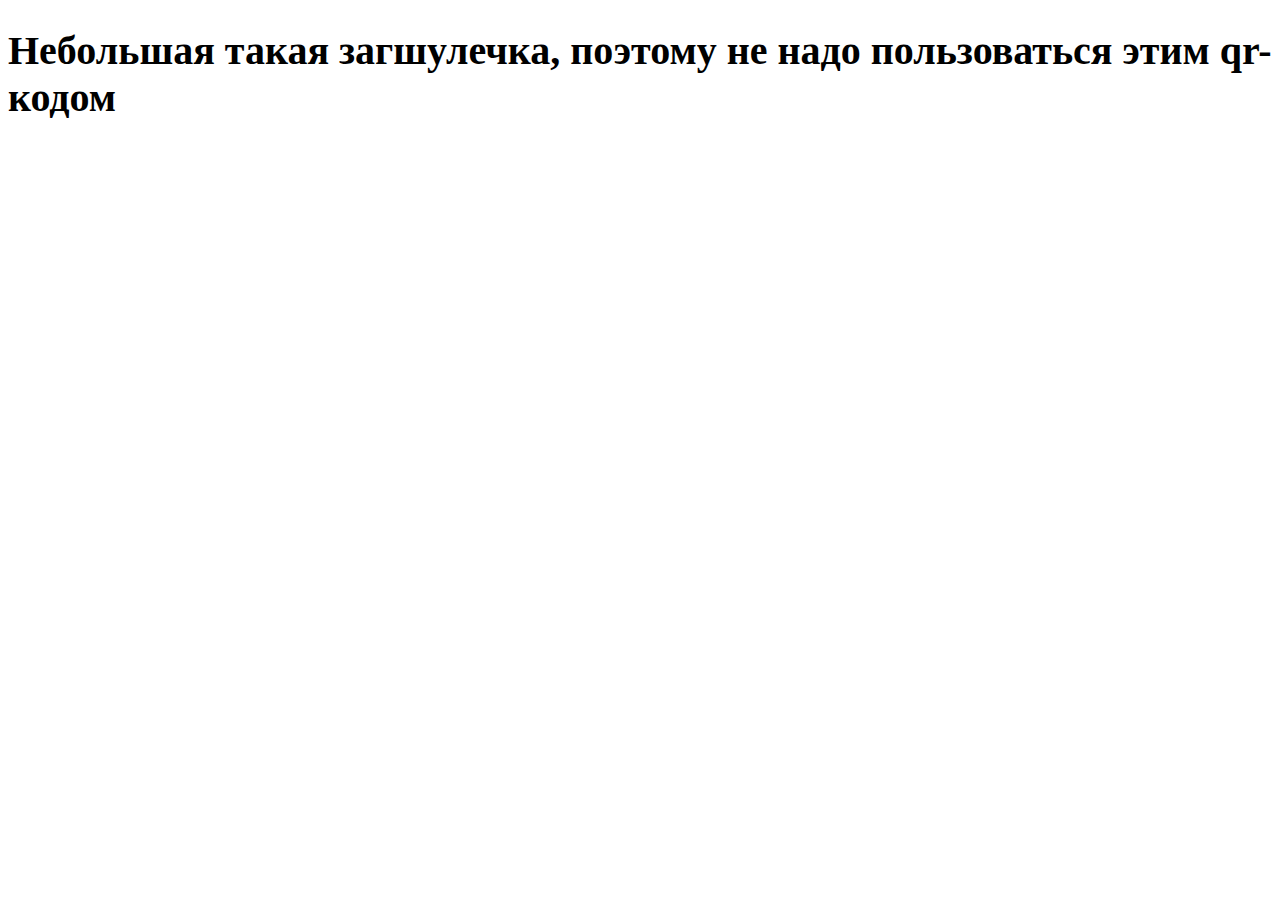
==== index.html @ d1b8a529 "Add files via upload" ====
<!DOCTYPE html>
<html lang="en">
<head>
    <meta charset="UTF-8">
    <meta http-equiv="X-UA-Compatible" content="IE=edge">
    <meta name="viewport" content="width=device-width, initial-scale=1.0">
    <title>Максм-красавчик</title>
    <style>
        h1 {
            font-size: 40px;
        }
    </style>
</head>
<body>
    <h1>Небольшая такая загшулечка, поэтому не надо пользоваться этим qr-кодом</h1>
</body>
</html>
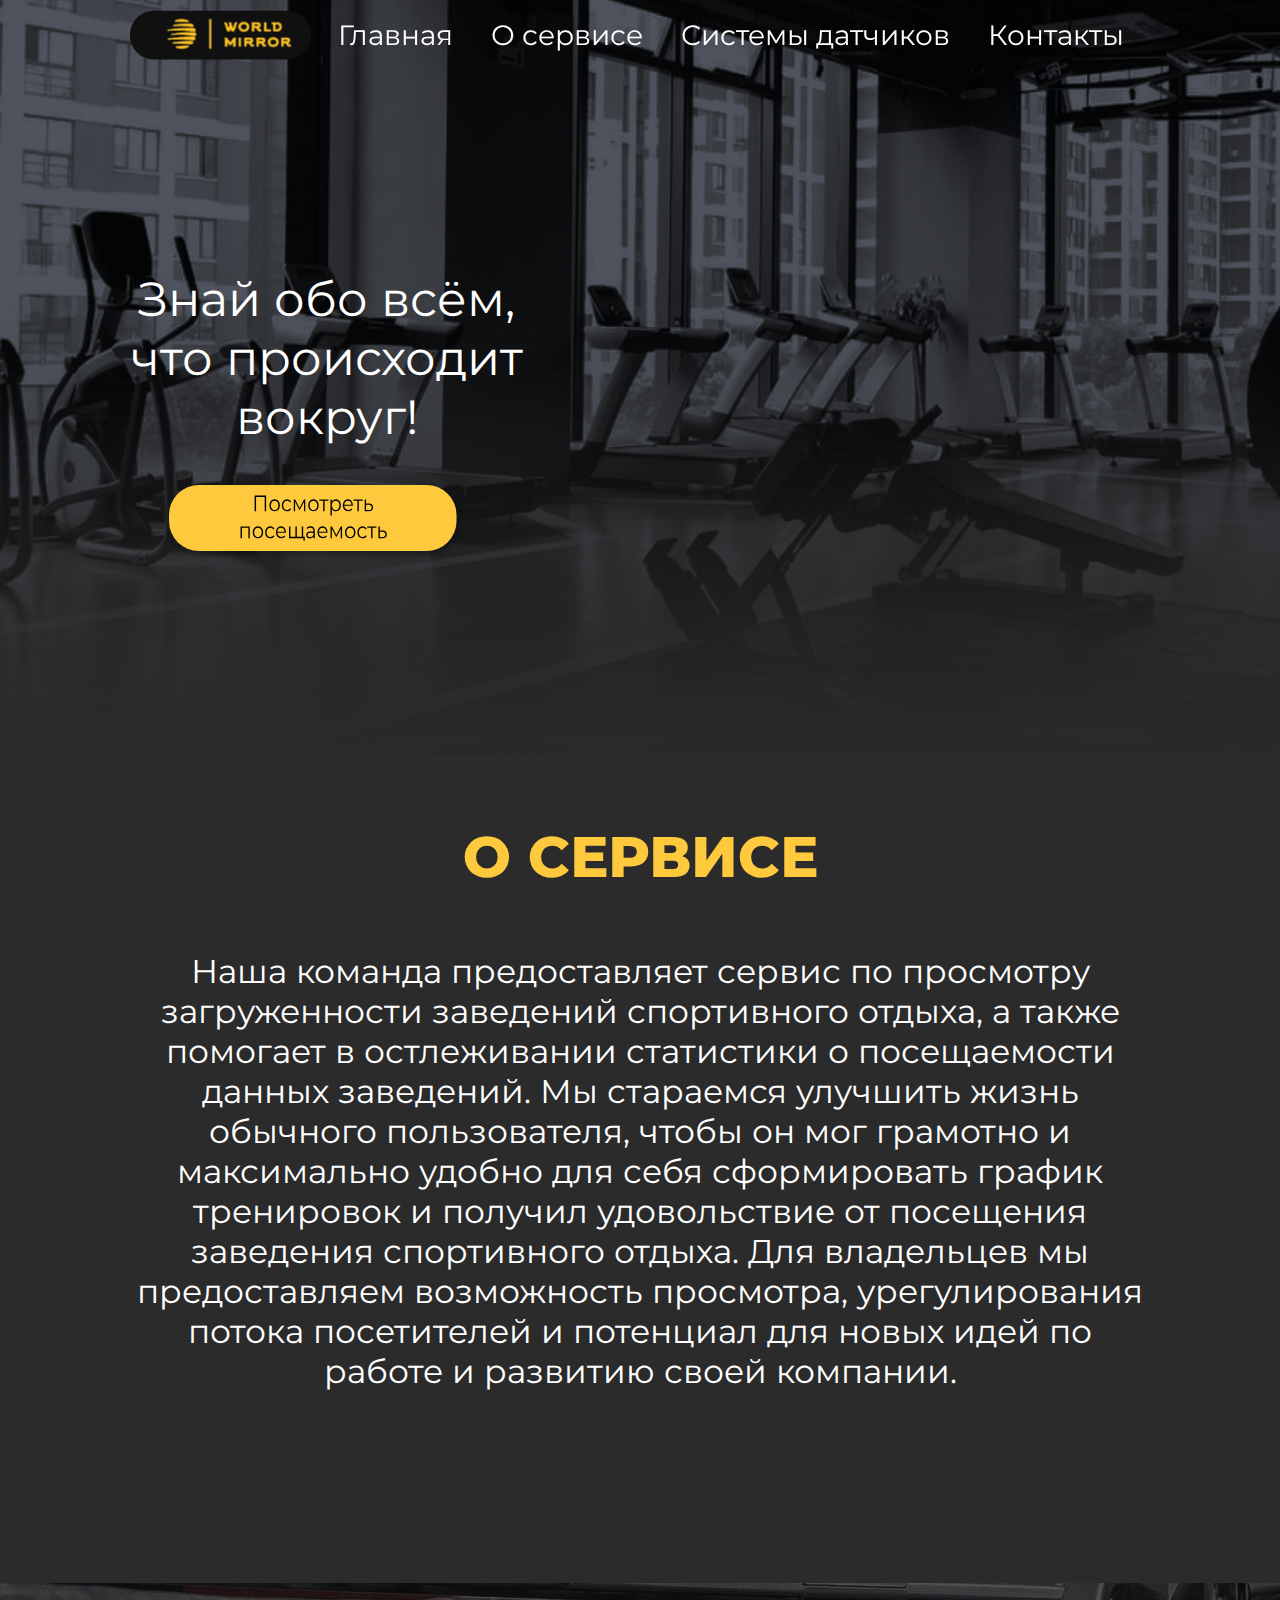
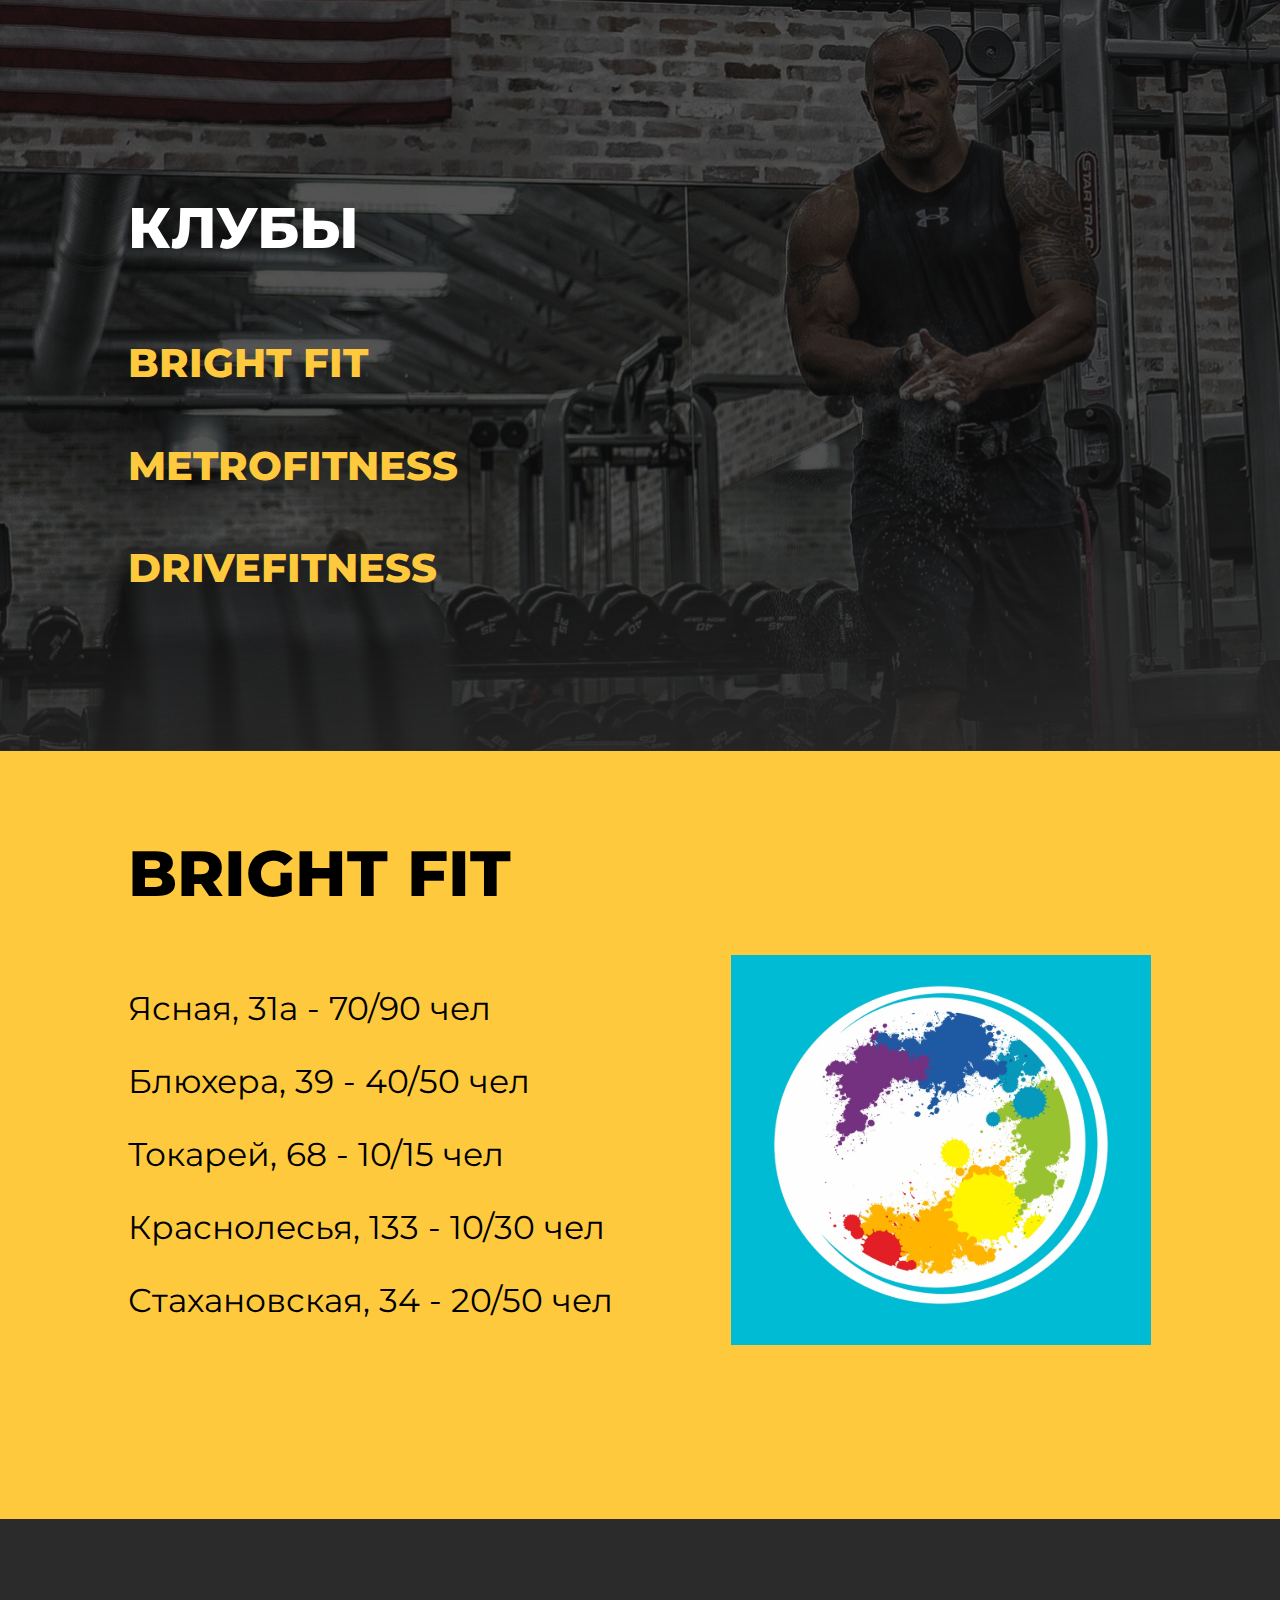
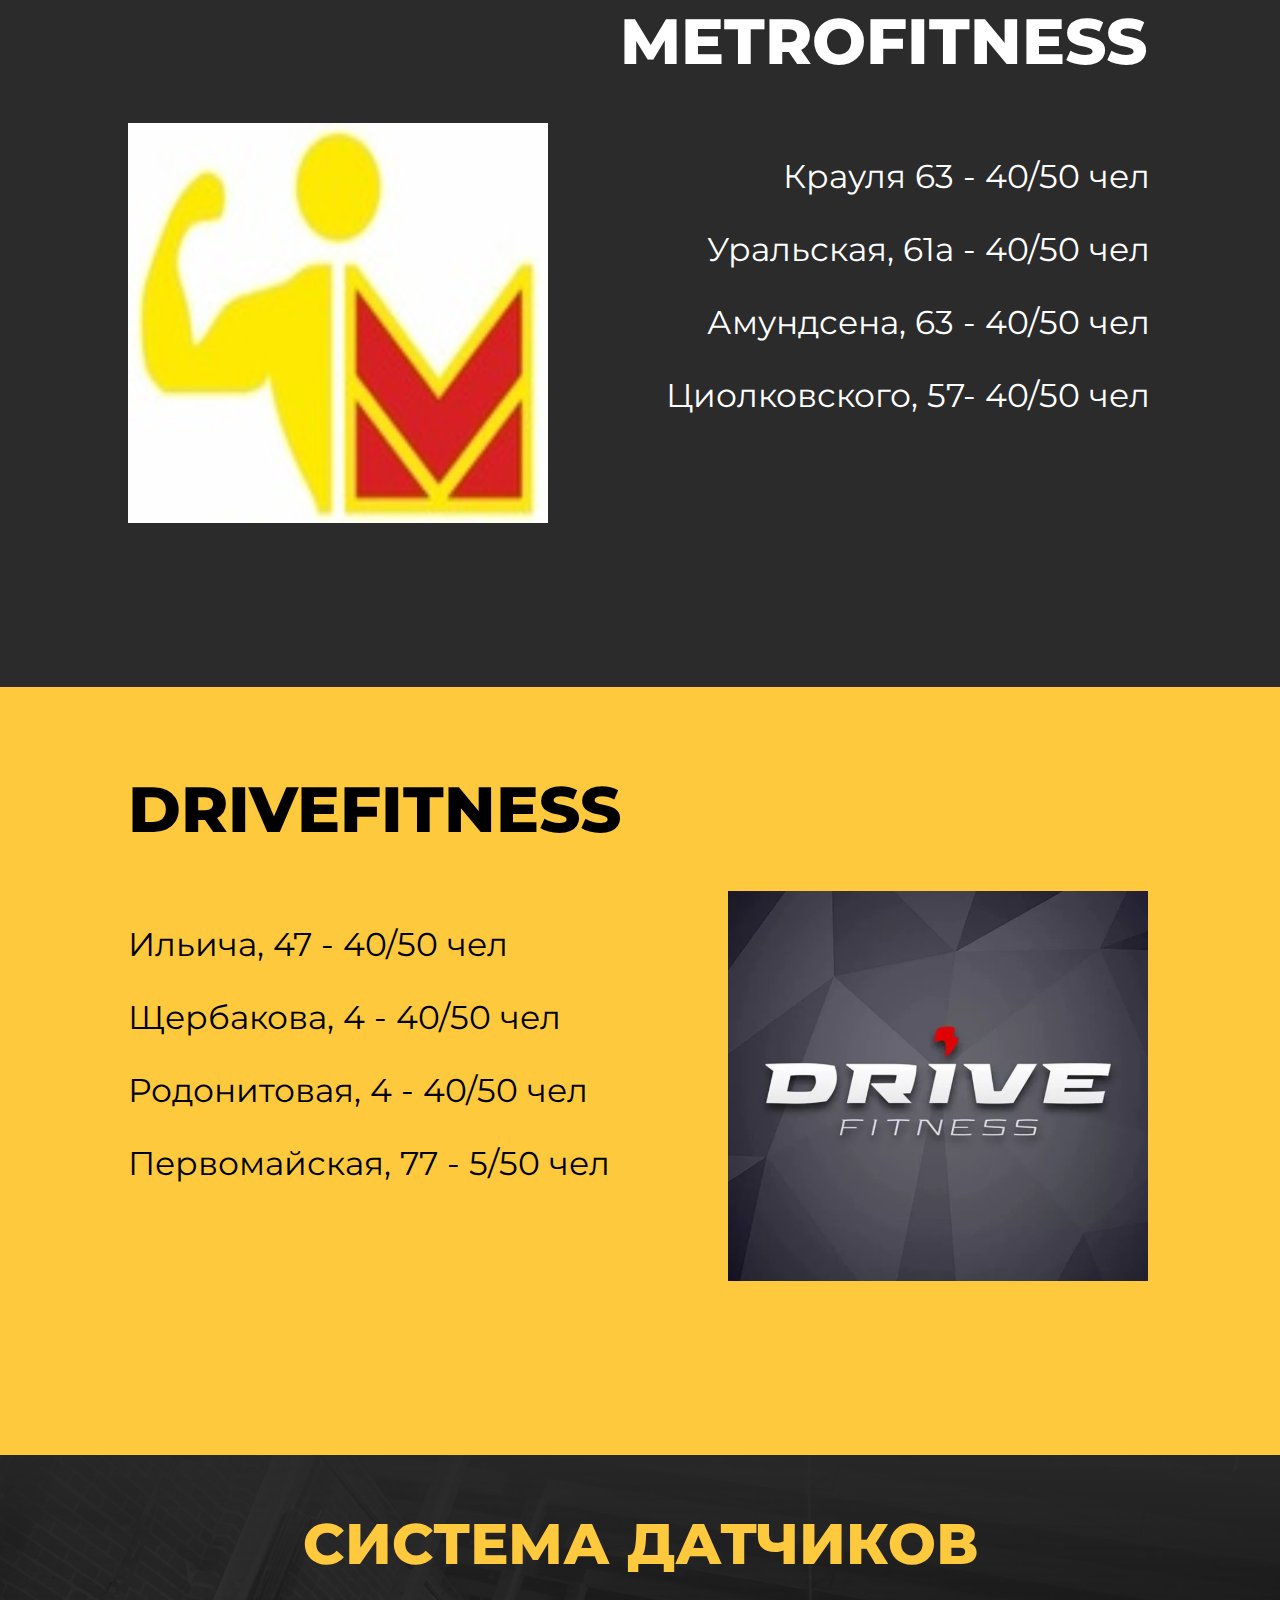
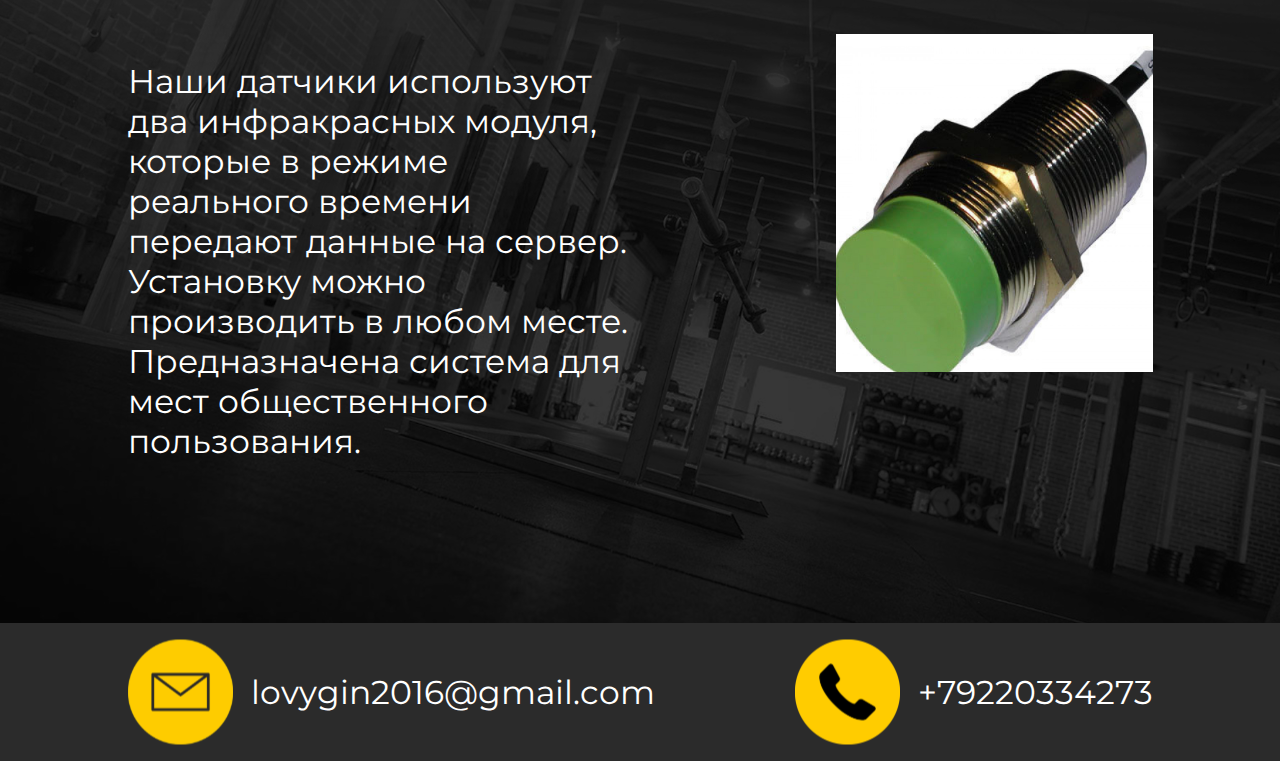
==== commit 54be8ea2: "Add files via upload" ====
--- a/index.html
+++ b/index.html
@@ -4,14 +4,181 @@
     <meta charset="UTF-8">
     <meta http-equiv="X-UA-Compatible" content="IE=edge">
     <meta name="viewport" content="width=device-width, initial-scale=1.0">
-    <title>Максм-красавчик</title>
-    <style>
-        h1 {
-            font-size: 40px;
-        }
-    </style>
+    <link rel="preconnect" href="https://fonts.googleapis.com">
+    <link rel="preconnect" href="https://fonts.gstatic.com" crossorigin>
+    <link href="https://fonts.googleapis.com/css2?family=Montserrat:wght@400;800&display=swap" rel="stylesheet">
+    <link rel="stylesheet" href="css/style.css">
+    <title>World Mirror</title>
 </head>
-<body>
-    <h1>Небольшая такая загшулечка, поэтому не надо пользоваться этим qr-кодом</h1>
+    <header class="header" id="main">
+        <div class="container">
+            <div class="header__title">
+                    <img src="img/logo.svg" alt="Logo" class="logo">
+                    <nav>
+                        <ul class="nav">
+                            <li class="item">
+                                <a href="#main" class="nav-link">Главная</a>
+                            </li>
+                            <li class="item">
+                                <a href="#servis" class="nav-link">О сервисе</a>
+                            </li>
+                            <li class="item">
+                                <a href="#system" class="nav-link">Системы датчиков</a>
+                            </li>
+                            <li class="item">
+                                <a href="#contacts" class="nav-link">Контакты</a>
+                            </li>
+                        </ul>
+
+                    </nav>   
+            </div>
+            <h3 class="first-title" >Знай обо всём, что происходит вокруг!</h3>
+            <a href="#clubs"><img src="img/checking.svg" alt="Checking" class="checking"></a>
+        </div>   
+    </header>
+
+
+    <section class="about" id="servis">
+        <div class="container">
+            <h2 class="h2-zag">О СЕРВИСЕ</h2>
+            <p class="about-p">Наша команда предоставляет сервис по просмотру загруженности заведений
+                спортивного отдыха, а также помогает в остлеживании статистики о посещаемости данных
+                заведений. Мы стараемся улучшить жизнь обычного пользователя, чтобы он мог грамотно
+                и максимально удобно для себя сформировать график тренировок и получил удовольствие
+                от посещения заведения спортивного отдыха. Для владельцев мы предоставляем возможность
+                просмотра, урегулирования потока посетителей и потенциал для новых идей по работе и развитию
+                своей компании.
+            </p>
+        </div>
+    </section>
+
+    <section class="clubs" id="clubs">
+        <div class="container">
+            <h2 class="club_">КЛУБЫ</h2>
+            <nav>
+                <ul class="clubnav">
+                    <li class="club-item">
+                        <h4><a href="#bright" class="club-link">BRIGHT FIT</a></h4>
+                    </li>
+                    <li class="club-item">
+                        <h4><a href="#drive" class="club-link">METROFITNESS</a></h4>
+                    </li>
+                    <li class="club-item">
+                        <h4><a href="#metro" class="club-link">DRIVEFITNESS</a></h4>
+                    </li>
+                </ul>
+            </nav>
+        </div>
+    </section>
+
+    <section class="club-name-yellow">
+        <div class="container">
+            <h1 class="yellow-zag" id="bright">BRIGHT FIT</h1>
+                <div class="adress-yellow">
+                    <nav>
+                        <ul class="yellow-nav">
+                            <li class="bright-item">
+                                <p><a href="" class="yellow-link">Ясная, 31а - 70/90 чел</a></p>
+                            </li>
+                            <li class="bright-item">
+                                <p><a href="#!" class="yellow-link">Блюхера, 39 - 40/50 чел</a></p>
+                            </li>
+                            <li class="bright-item">
+                                <p><a href="#!" class="yellow-link">Токарей, 68 - 10/15 чел</a></p>
+                            </li>
+                            <li class="bright-item">
+                                <p><a href="#!" class="yellow-link">Краснолесья, 133 - 10/30 чел</a></p>
+                            </li>
+                            <li class="bright-item">
+                                <p><a href="#!" class="yellow-link">Стахановская, 34 - 20/50 чел</a></p>
+                            </li>
+                        </ul>
+                    </nav>
+                    <img src="./img/bright-icon.svg" alt="Bright logo" class="yellow-zn">
+                </div>
+            </div>
+        </div>
+    </section>
+    <section class="club-name-black">
+        <div class="container">
+            <h1 class="black-zag" id="metro">METROFITNESS</h1>
+                <div class="adress-black">
+                    <img src="./img/metro.svg" alt="Bright logo" class="black-zn">
+                    <nav>
+                        <ul class="black-nav">
+                            <li class="metro-item">
+                                <p><a href="#!" class="black-link">Крауля 63 - 40/50 чел</a></p>
+                            </li>
+                            <li class="metro-item">
+                                <p><a href="#!" class="black-link">Уральская, 61а - 40/50 чел</a></p>
+                            </li>
+                            <li class="metro-item">
+                                <p><a href="#!" class="black-link">Амундсена, 63 - 40/50 чел</a></p>
+                            </li>
+                            <li class="metro-item">
+                                <p><a href="#!" class="black-link">Циолковского, 57- 40/50 чел</a></p>
+                            </li>
+                        </ul>
+                    </nav>
+                </div>
+            </div>
+        </div>
+    </section>
+    <section class="club-name-yellow">
+        <div class="container">
+            <h1 class="yellow-zag" id="drive">DRIVEFITNESS</h1>
+                <div class="adress-yellow">
+                    <nav>
+                        <ul class="yellow-nav">
+                            <li class="drive-item">
+                                <p><a href="#!" class="yellow-link">Ильича, 47 - 40/50 чел</a></p>
+                            </li>
+                            <li class="drive-item">
+                                <p><a href="#!" class="yellow-link">Щербакова, 4 - 40/50 чел</a></p>
+                            </li>
+                            <li class="drive-item">
+                                <p><a href="#!" class="yellow-link">Родонитовая, 4 - 40/50 чел</a></p>
+                            </li>
+                            <li class="drive-item">
+                                <p><a href="#!" class="yellow-link">Первомайская, 77 - 5/50 чел</a></p>
+                            </li>
+                        </ul>
+                    </nav>
+                    <img src="./img/drive.svg" alt="Drive logo" class="yellow-zn">
+                </div>
+            </div>
+        </div>
+    </section>
+
+    <section class="system"  id="system">
+        <div class="container">
+            <h2 class="h2-zag">СИСТЕМА ДАТЧИКОВ</h2>
+            <div class="system-info">
+                <p class="system-info-text">
+                    Наши датчики используют два инфракрасных модуля, которые в режиме реального времени передают
+                    данные на сервер. Установку можно производить в любом месте. Предназначена система для мест
+                    общественного пользования.
+                </p>
+                <img src="./img/system.svg" alt="Our system photo" class="system-img">
+            </div>
+        </div>
+    </section>
+
+    <footer class="footer" id="contacts">
+        <div class="container">
+            <nav>
+                <ul class="foot-nav">
+                    <li class="icon-text">
+                        <img src="./img/mail.svg" alt="mail icon" class="foot-img">
+                        <p class="foot-text">lovygin2016@gmail.com</p>
+                    </li>
+                    <li class="icon-text">
+                        <img src="./img/phone.svg" alt="phone icon" class="foot-img">
+                        <p class="foot-text">+79220334273</p>
+                    </li>
+                </ul>
+            </nav>
+        </div>
+    </footer>
 </body>
 </html>--- a/css/style.css
+++ b/css/style.css
@@ -0,0 +1,321 @@
+html {
+    box-sizing: border-box;
+    scroll-behavior: smooth;
+}
+*, *::before, *::after {
+    box-sizing: inherit;
+}
+
+body {
+    margin: 0;
+    font-family: 'Montserrat', sans-serif;
+    font-weight: 400;
+    background-color: var(--background-color);
+}
+
+.container {
+    max-width: 1025px;
+    margin: 0 auto;
+    scroll-snap-type: y mandatory;
+}
+
+section {
+    width: 100%;
+    height: 100%;
+    scroll-snap-align: center;
+}
+
+:root {
+    --accent-color: #FFC93D;
+    --dark-color: #000;
+    --white-color: #FFF;
+    --background-color: #2B2B2B;
+}
+
+/* стили текста */
+
+p {
+    font-family: 'Montserrat', sans-serif;
+    font-size: 33px; 
+    font-weight: 400;
+}
+
+
+h4 {
+    font-family: 'Montserrat', sans-serif;
+    font-size: 40px;
+    font-weight: 800;    
+}
+
+h3 {
+    font-family: 'Montserrat', sans-serif;
+    font-size: 48px;    
+    font-weight: 400; 
+}
+
+h2 {
+    font-family: 'Montserrat', sans-serif;
+    font-size: 57px;
+    font-weight: 800;    
+}
+
+h1 {
+    font-family: 'Montserrat', sans-serif;
+    font-size: 64px;
+    font-weight: 800;    
+}
+
+
+.header {
+    min-height: 768px;
+    background-image: url(../img/first-screen-bg.png);
+    background-size: cover;
+}
+.header__title {
+    display: flex;
+    align-items: center;
+    margin-bottom: 190px;
+    justify-content: space-between;
+    position: fixed;
+
+}
+
+.logo {
+    width: 185px;
+    height: 50px;
+    margin-top: -10px;
+}
+.first-title {
+    font-family: 'Montserrat';
+    font-style: normal;
+    font-weight: 400;
+    font-size: 48px;
+    line-height: 59px;
+    margin: 0;
+    text-align: center;
+    max-width: 398px;
+    color: var(--white-color);
+    padding-top: 270px;
+}
+
+.checking {
+    margin-left: 37px;
+    margin-top: 38px;
+}
+
+.nav-link {
+	text-decoration: none; /* убираем подчёркивание у ссылки */
+    color: var(--white-color);
+}
+
+.nav {
+    list-style: none;
+    padding-left: 0;
+    display: flex;
+    align-items: center;
+    font-size: 28px;
+}
+
+/* .container-navbar {
+    max-height: 70px;
+    color: #1c1c1c;
+    opacity: 50%;
+} */
+
+.item {
+    padding-left: 25px;
+    margin-right: 13px;
+    margin-top: -10px;
+}
+
+.h2-zag {
+    line-height: 69px;
+    align-items: center;
+    text-align: center;
+    color: var(--accent-color);
+    padding-top: 54px;
+    margin: 0;
+}
+
+.about-p {
+    line-height: 40px;
+    align-items: center;
+    text-align: center;
+    color: var(--white-color);
+    margin-top: 60px;
+}
+
+.about  {
+    min-height: 768px;
+}
+
+.clubs {
+    background-image: url(../img/clubs.png);
+    min-height: 768px;
+    background-repeat: no-repeat;
+    background-size: cover;
+}
+
+.club_ {
+    color: var(--white-color);
+    padding-top: 210px;
+    padding-bottom: 23px;
+
+}
+
+.club-link {
+	text-decoration: none; /* убираем подчёркивание у ссылки */
+    color: var(--accent-color);
+}
+
+.clubnav {
+    list-style-type: none;
+    padding-left: 0;
+    align-items: center;
+}
+
+.club-name-yellow {
+    background-color: var(--accent-color);
+    height: 768px;
+}
+
+.yellow-link {
+	text-decoration: none; /* убираем подчёркивание у ссылки */
+    color: var(--dark-color);
+}
+
+.yellow-nav {
+    list-style-type: none;
+    padding-left: 0;
+    align-items: center;  
+}
+
+.yellow-zag {
+    margin-top: 0;
+    padding-top: 83px;
+}
+
+.yellow-zn {
+    float: right;
+    padding-left: 118px;
+}
+
+.adress-yellow {
+    max-height: 400px;
+    display: flex;
+}
+
+.club-name-black {
+    background-color: var(--background-color);
+    min-height: 768px;
+}
+.black-link {
+    text-decoration: none; /* убираем подчёркивание у ссылки */
+    color: var(--white-color);
+}
+
+.black-nav {
+    list-style-type: none;
+    padding-left: 0;
+    align-items: center; 
+    text-align: right;
+}
+
+.black-zag {
+    padding-left: 48%;
+    margin-top: 0;
+    color: var(--white-color);
+    padding-top: 83px;
+}
+
+.black-zn {
+    float: left;
+    padding-right: 118px;
+}
+
+.adress-black {
+    max-height: 400px;
+    display: flex;
+}
+
+.system {
+    background-image: url(../img/system-bg.svg);
+    min-height: 768px;
+}
+
+.system-info-text {
+    max-width: 600px;
+    line-height: 40px;
+    align-items: left;
+    text-align: left;
+    color: var(--white-color);
+}
+
+.system-info {
+    max-height: 400px;
+    display: flex;
+    padding-top: 50px;
+}
+
+.system-img {
+    float: right;
+    padding-left: 200px;
+}
+
+.foot-nav {
+    list-style-type: none;
+    padding-left: 0;
+    display: flex;
+    justify-content: space-between;
+}
+
+.icon-text {
+    display: flex;
+}
+
+.foot-text {
+    color: var(--white-color);
+    padding-left: 18px;
+}
+
+
+@media screen and (max-width: 400px)  {
+    p {
+        font-size: 16px; 
+    }
+    h4 {
+        font-size: 33px;  
+    }
+    
+    h3 {
+        font-size: 30px;    
+    }
+    
+    h2 {
+        font-size: 32px; 
+    }
+    
+    h1 {
+        font-size: 40px;
+    }
+    .container {
+        max-width: 300px;
+    }
+    .nav {
+        display: none;
+    }
+    body {
+        text-align: center;
+    }
+    .yellow-zn {
+        display: none;
+    }
+
+    .black-zn {
+        display: none;
+    }
+    
+    .adress-yellow {
+        max-height: 300px;
+    }    
+}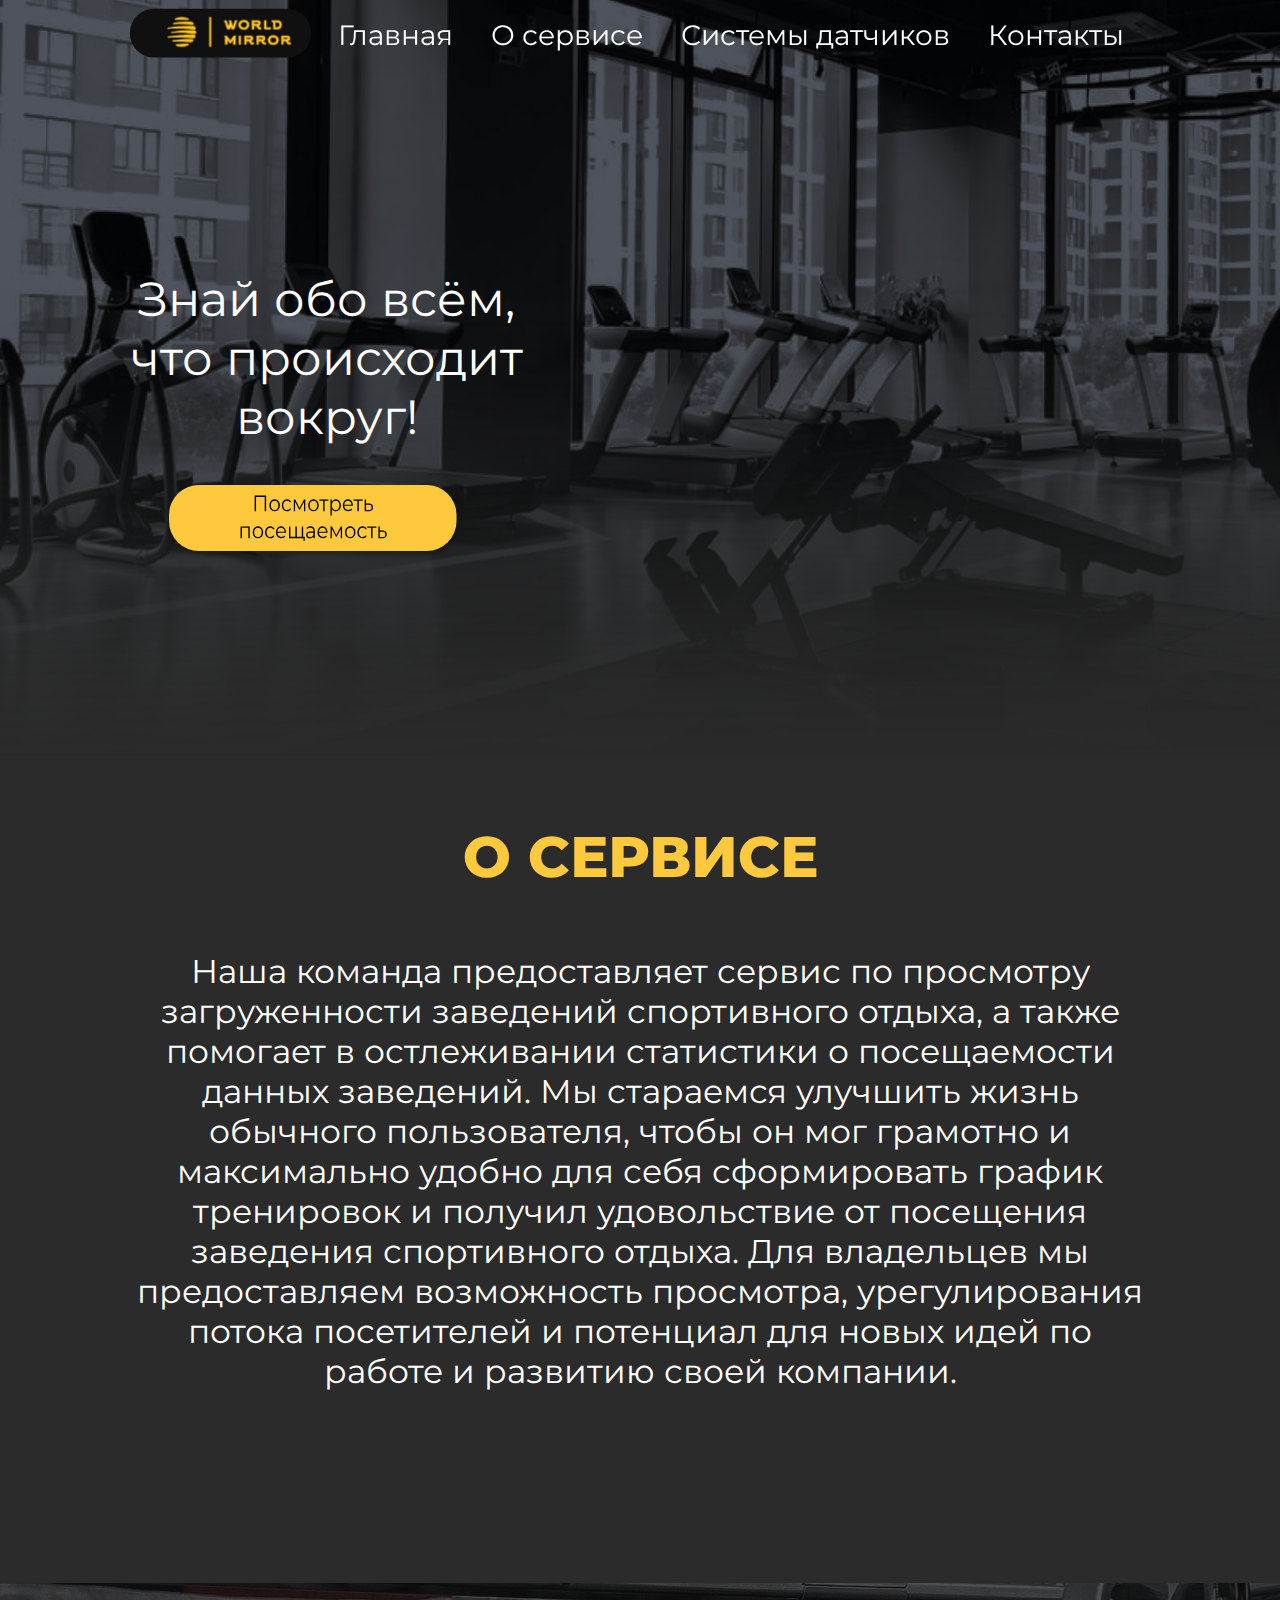
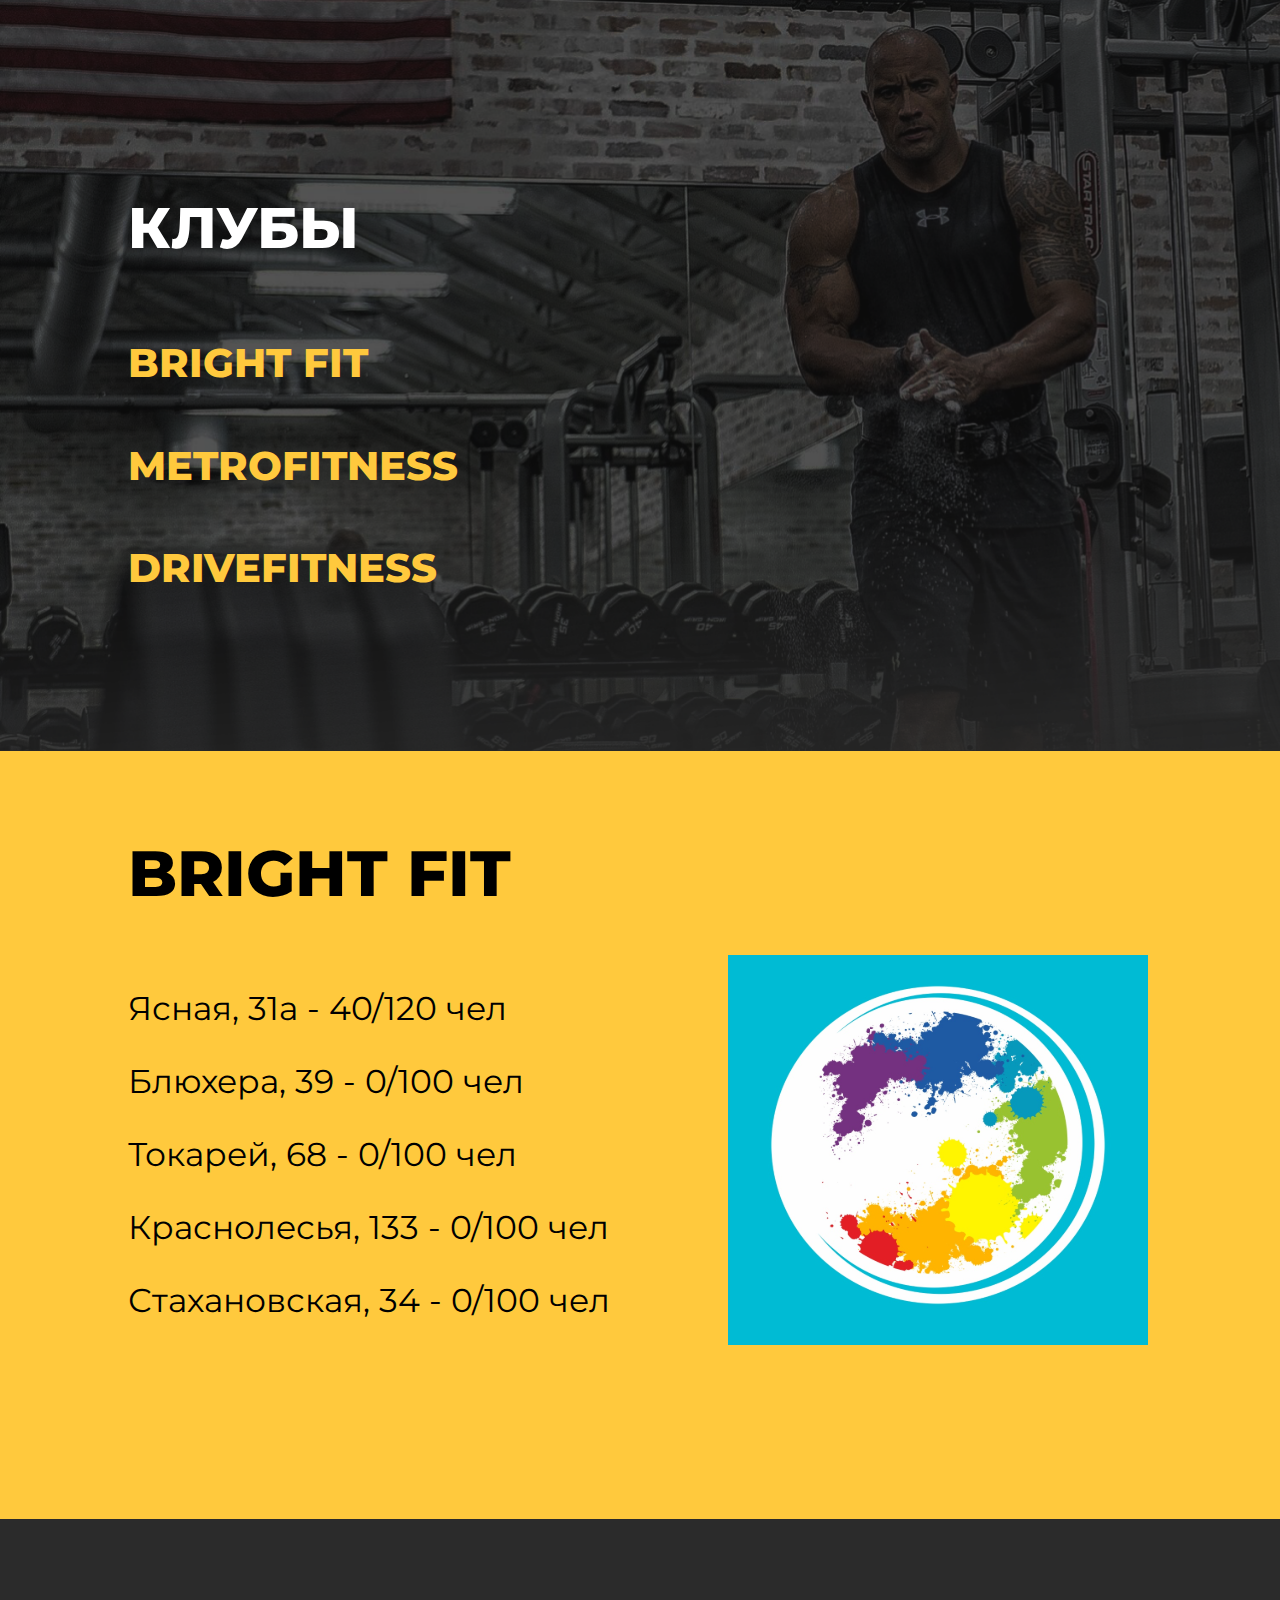
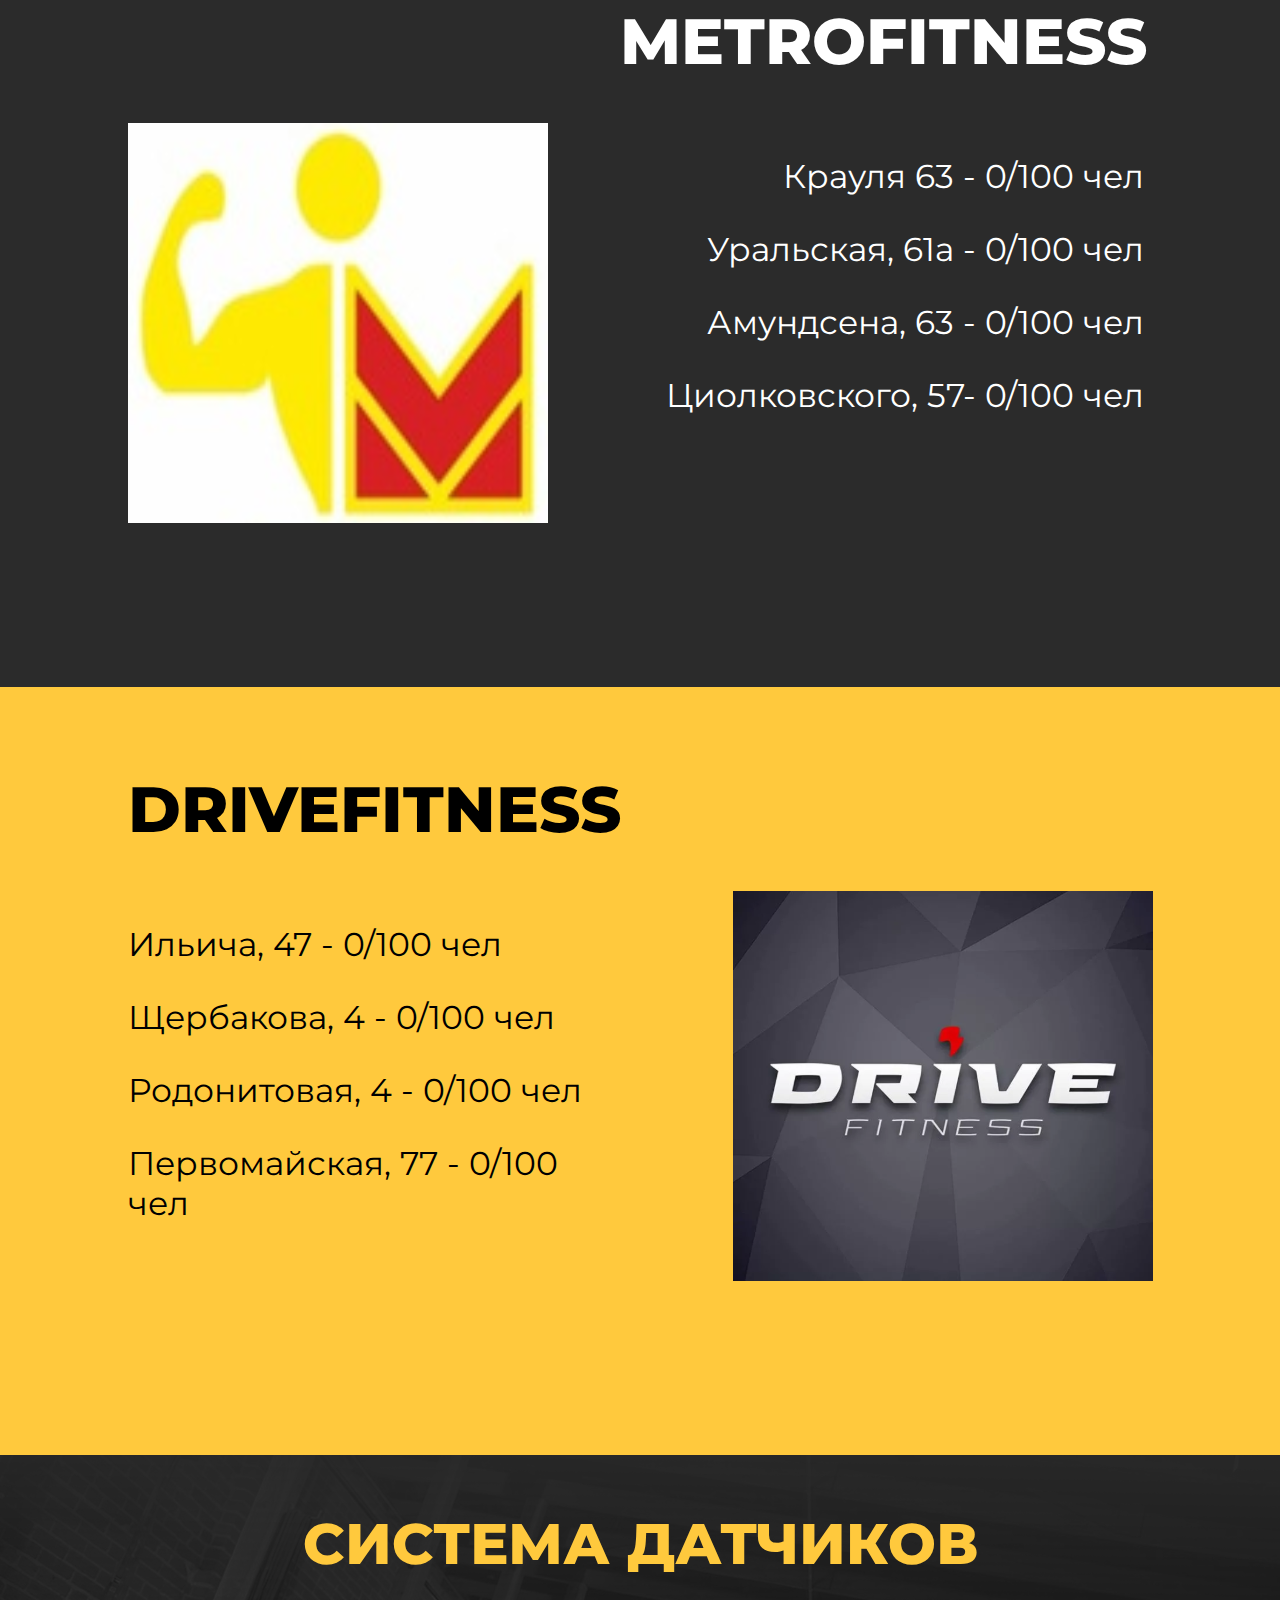
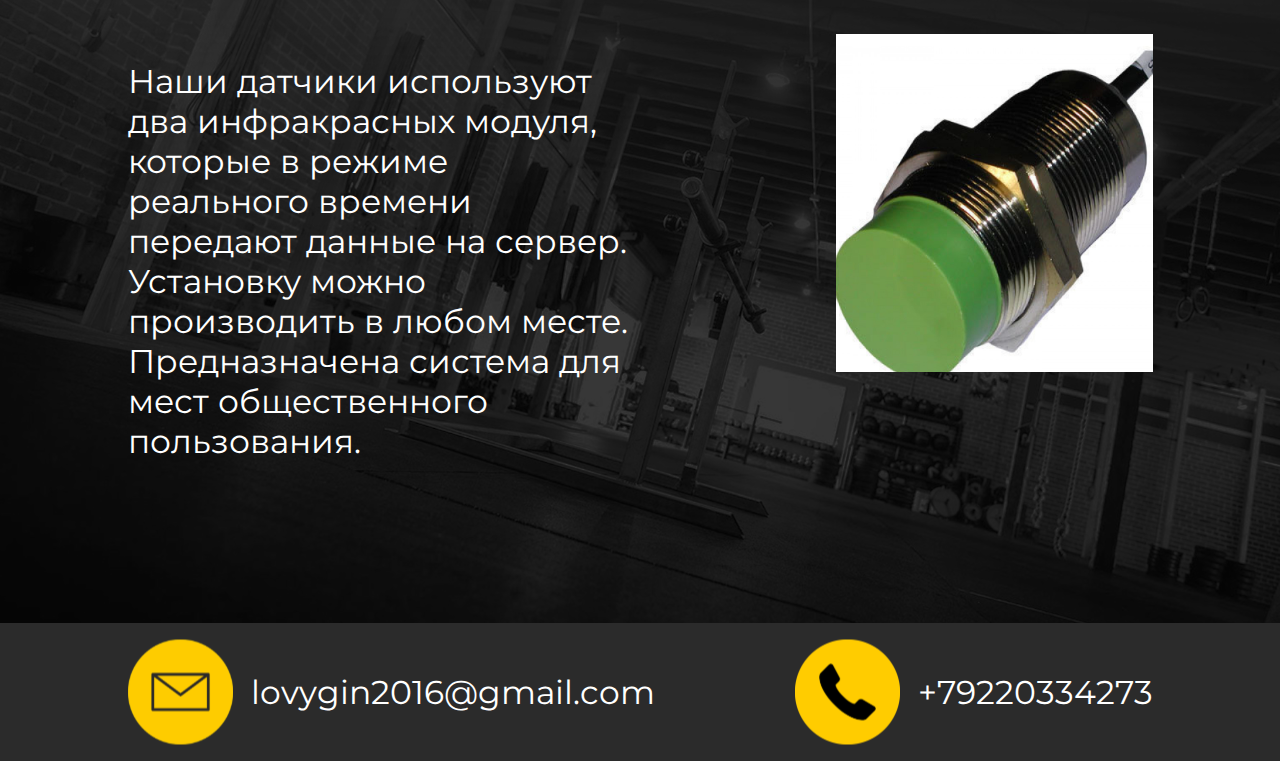
==== commit c3c38763: "Add files via upload" ====
--- a/index.html
+++ b/index.html
@@ -13,7 +13,7 @@
     <header class="header" id="main">
         <div class="container">
             <div class="header__title">
-                    <img src="img/logo.svg" alt="Logo" class="logo">
+                <a href="index.html"><img src="img/logo.svg" alt="Logo" class="logo"></a>
                     <nav>
                         <ul class="nav">
                             <li class="item">
@@ -29,7 +29,6 @@
                                 <a href="#contacts" class="nav-link">Контакты</a>
                             </li>
                         </ul>
-
                     </nav>   
             </div>
             <h3 class="first-title" >Знай обо всём, что происходит вокруг!</h3>
@@ -78,19 +77,19 @@
                     <nav>
                         <ul class="yellow-nav">
                             <li class="bright-item">
-                                <p><a href="" class="yellow-link">Ясная, 31а - 70/90 чел</a></p>
+                                <p><a href="zal.html" class="yellow-link">Ясная, 31а - 40/120 чел</a></p>
                             </li>
                             <li class="bright-item">
-                                <p><a href="#!" class="yellow-link">Блюхера, 39 - 40/50 чел</a></p>
+                                <p><a href="#!" class="yellow-link">Блюхера, 39 - 0/100 чел</a></p>
                             </li>
                             <li class="bright-item">
-                                <p><a href="#!" class="yellow-link">Токарей, 68 - 10/15 чел</a></p>
+                                <p><a href="#!" class="yellow-link">Токарей, 68 - 0/100 чел</a></p>
                             </li>
                             <li class="bright-item">
-                                <p><a href="#!" class="yellow-link">Краснолесья, 133 - 10/30 чел</a></p>
+                                <p><a href="#!" class="yellow-link">Краснолесья, 133 - 0/100 чел</a></p>
                             </li>
                             <li class="bright-item">
-                                <p><a href="#!" class="yellow-link">Стахановская, 34 - 20/50 чел</a></p>
+                                <p><a href="#!" class="yellow-link">Стахановская, 34 - 0/100 чел</a></p>
                             </li>
                         </ul>
                     </nav>
@@ -107,16 +106,16 @@
                     <nav>
                         <ul class="black-nav">
                             <li class="metro-item">
-                                <p><a href="#!" class="black-link">Крауля 63 - 40/50 чел</a></p>
+                                <p><a href="#!" class="black-link">Крауля 63 - 0/100 чел</a></p>
                             </li>
                             <li class="metro-item">
-                                <p><a href="#!" class="black-link">Уральская, 61а - 40/50 чел</a></p>
+                                <p><a href="#!" class="black-link">Уральская, 61а - 0/100 чел</a></p>
                             </li>
                             <li class="metro-item">
-                                <p><a href="#!" class="black-link">Амундсена, 63 - 40/50 чел</a></p>
+                                <p><a href="#!" class="black-link">Амундсена, 63 - 0/100 чел</a></p>
                             </li>
                             <li class="metro-item">
-                                <p><a href="#!" class="black-link">Циолковского, 57- 40/50 чел</a></p>
+                                <p><a href="#!" class="black-link">Циолковского, 57- 0/100 чел</a></p>
                             </li>
                         </ul>
                     </nav>
@@ -131,16 +130,16 @@
                     <nav>
                         <ul class="yellow-nav">
                             <li class="drive-item">
-                                <p><a href="#!" class="yellow-link">Ильича, 47 - 40/50 чел</a></p>
+                                <p><a href="#!" class="yellow-link">Ильича, 47 - 0/100 чел</a></p>
                             </li>
                             <li class="drive-item">
-                                <p><a href="#!" class="yellow-link">Щербакова, 4 - 40/50 чел</a></p>
+                                <p><a href="#!" class="yellow-link">Щербакова, 4 - 0/100 чел</a></p>
                             </li>
                             <li class="drive-item">
-                                <p><a href="#!" class="yellow-link">Родонитовая, 4 - 40/50 чел</a></p>
+                                <p><a href="#!" class="yellow-link">Родонитовая, 4 - 0/100 чел</a></p>
                             </li>
                             <li class="drive-item">
-                                <p><a href="#!" class="yellow-link">Первомайская, 77 - 5/50 чел</a></p>
+                                <p><a href="#!" class="yellow-link">Первомайская, 77 - 0/100 чел</a></p>
                             </li>
                         </ul>
                     </nav>
--- a/css/style.css
+++ b/css/style.css
@@ -86,10 +86,6 @@
     margin-top: -10px;
 }
 .first-title {
-    font-family: 'Montserrat';
-    font-style: normal;
-    font-weight: 400;
-    font-size: 48px;
     line-height: 59px;
     margin: 0;
     text-align: center;
@@ -116,11 +112,6 @@
     font-size: 28px;
 }
 
-/* .container-navbar {
-    max-height: 70px;
-    color: #1c1c1c;
-    opacity: 50%;
-} */
 
 .item {
     padding-left: 25px;
@@ -279,7 +270,11 @@
 }
 
 
-@media screen and (max-width: 400px)  {
+@media screen and (max-width: 500px)  {
+    body {
+        text-align: center;
+    }
+
     p {
         font-size: 16px; 
     }
@@ -299,23 +294,118 @@
         font-size: 40px;
     }
     .container {
-        max-width: 300px;
+        max-width: 360px;
     }
     .nav {
         display: none;
     }
-    body {
+
+    .header {
+        min-height: 768px;
+        background-image: url(../img/first-screen-bg.png);
+        background-size: cover;
+    }
+    .header__title {
+        display: flex;
+        align-items: center;
+        margin-bottom: 190px;
+        justify-content: space-between;
+        position: fixed;
+    
+    }
+    
+    .logo {
+        width: 360px;
+        height: 80px;
+        padding-top: 20px;
+        position: center;
+    }
+    .first-title {
+        line-height: 40px;
+        margin: 0;
         text-align: center;
+        max-width: 310px;
+        color: var(--white-color);
+        padding-top: 240px;
+        padding-left: 17%;
+    }
+    
+    .checking {
+        margin-left: 0px;
+        margin-top: 38px;
+    }
+
+    .h2-zag {
+        line-height: 69px;
+        align-items: center;
+        text-align: center;
+        color: var(--accent-color);
+        padding-top: 54px;
+        margin: 0;
+    }
+    
+    .about-p {
+        position: absolute;
+        align-items: center;
+        text-align: center;
+        color: var(--white-color);
+        margin-top: 60px;
+        min-height: 500px;
+        width: 330px;
+        line-height: 20px;
+        padding-left: 30px;
+    }
+    
+    .about  {
+        min-height: 768px;
+    }
+
+    .yellow-nav {
+        list-style-type: none;
+        padding-left: 0;
+        align-items: center; 
     }
     .yellow-zn {
         display: none;
     }
 
+    .black-nav {
+        list-style-type: none;
+        padding-left: 0;
+        align-items: center; 
+        text-align: center;
+    }
+
     .black-zn {
         display: none;
+        float: none;
+    }
+
+    .black-zag {
+        padding-left: 0%;
+        margin-top: 0;
+        color: var(--white-color);
+        padding-top: 83px;
     }
     
     .adress-yellow {
-        max-height: 300px;
-    }    
+        max-height: 400px;
+        display: inline;
+    }  
+    
+    .adress-yellow {
+        max-height: 400px;
+        display: inline;
+    } 
+    .icon-text {
+        display: inline;
+    }
+    .system-img {
+        display: inline;
+    }
+    .system-info {
+        max-height: 400px;
+        display: inline;
+        padding-top: 50px;
+    }
 }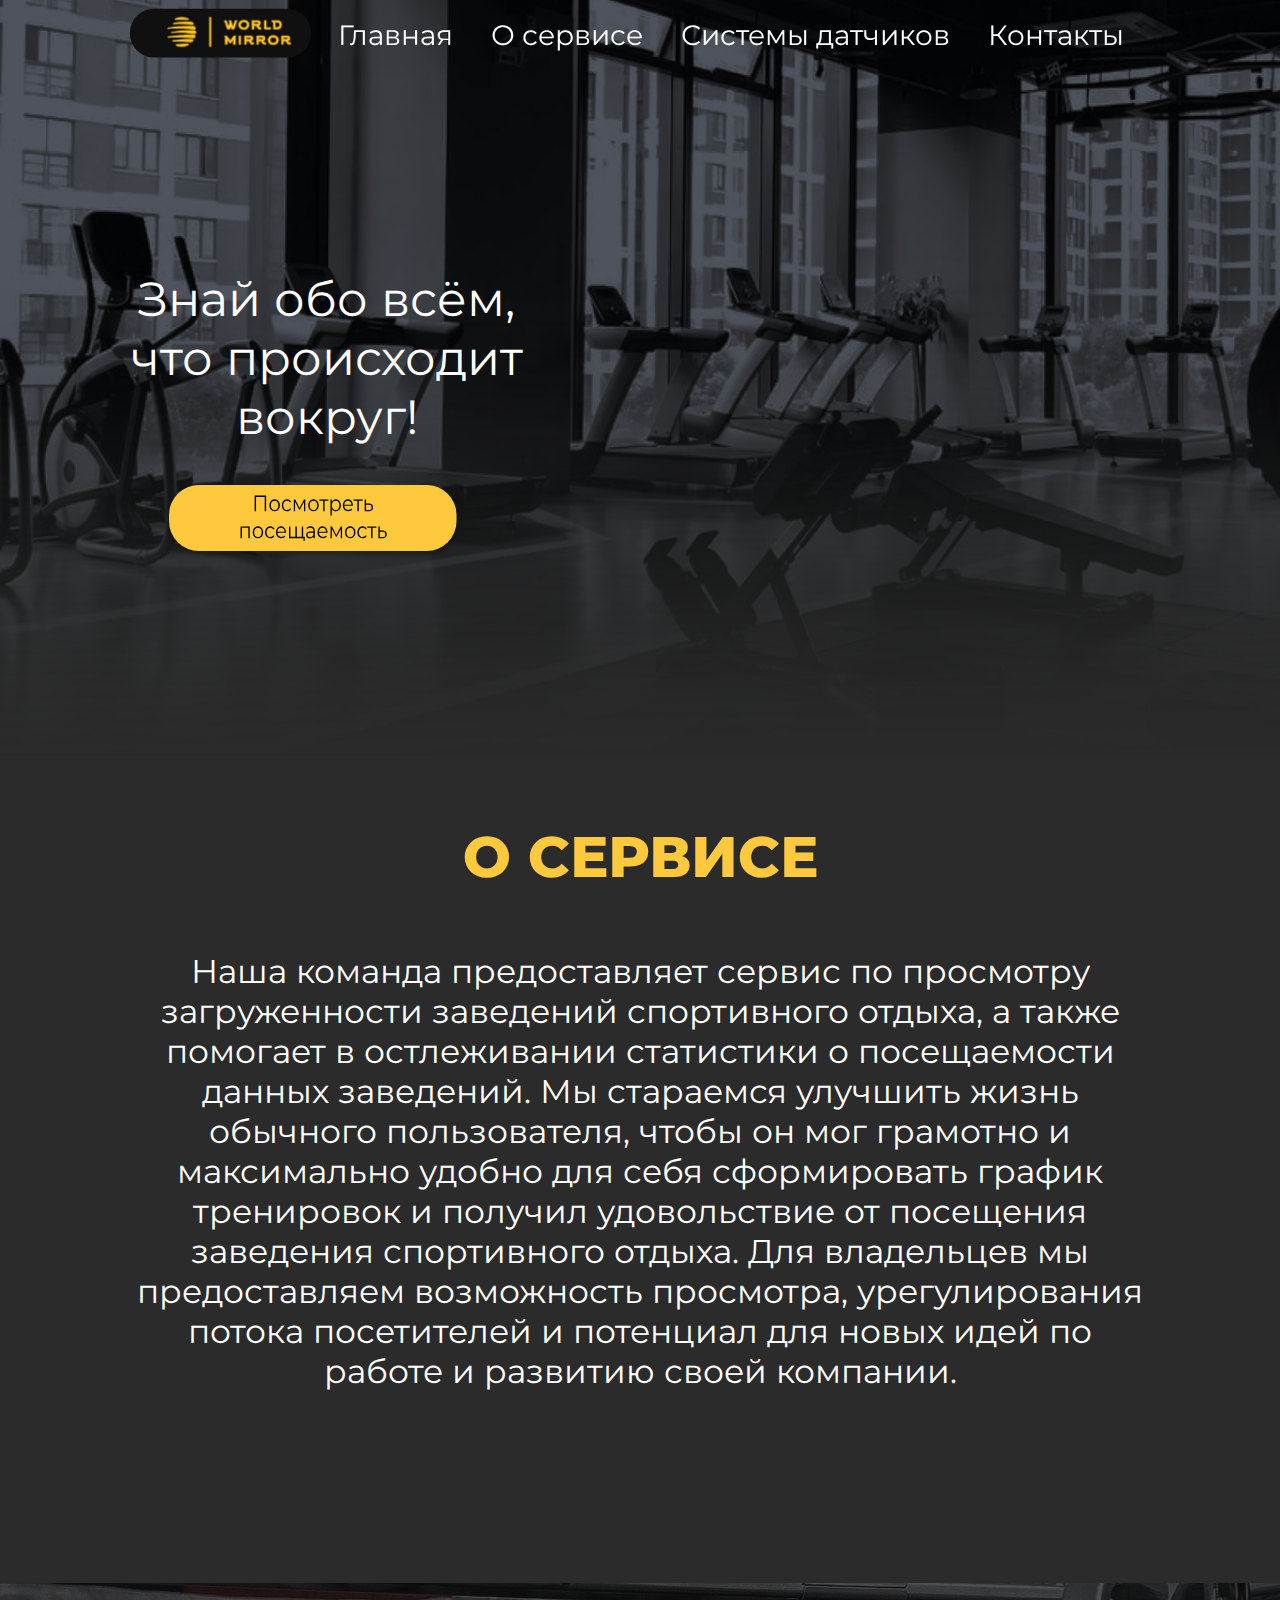
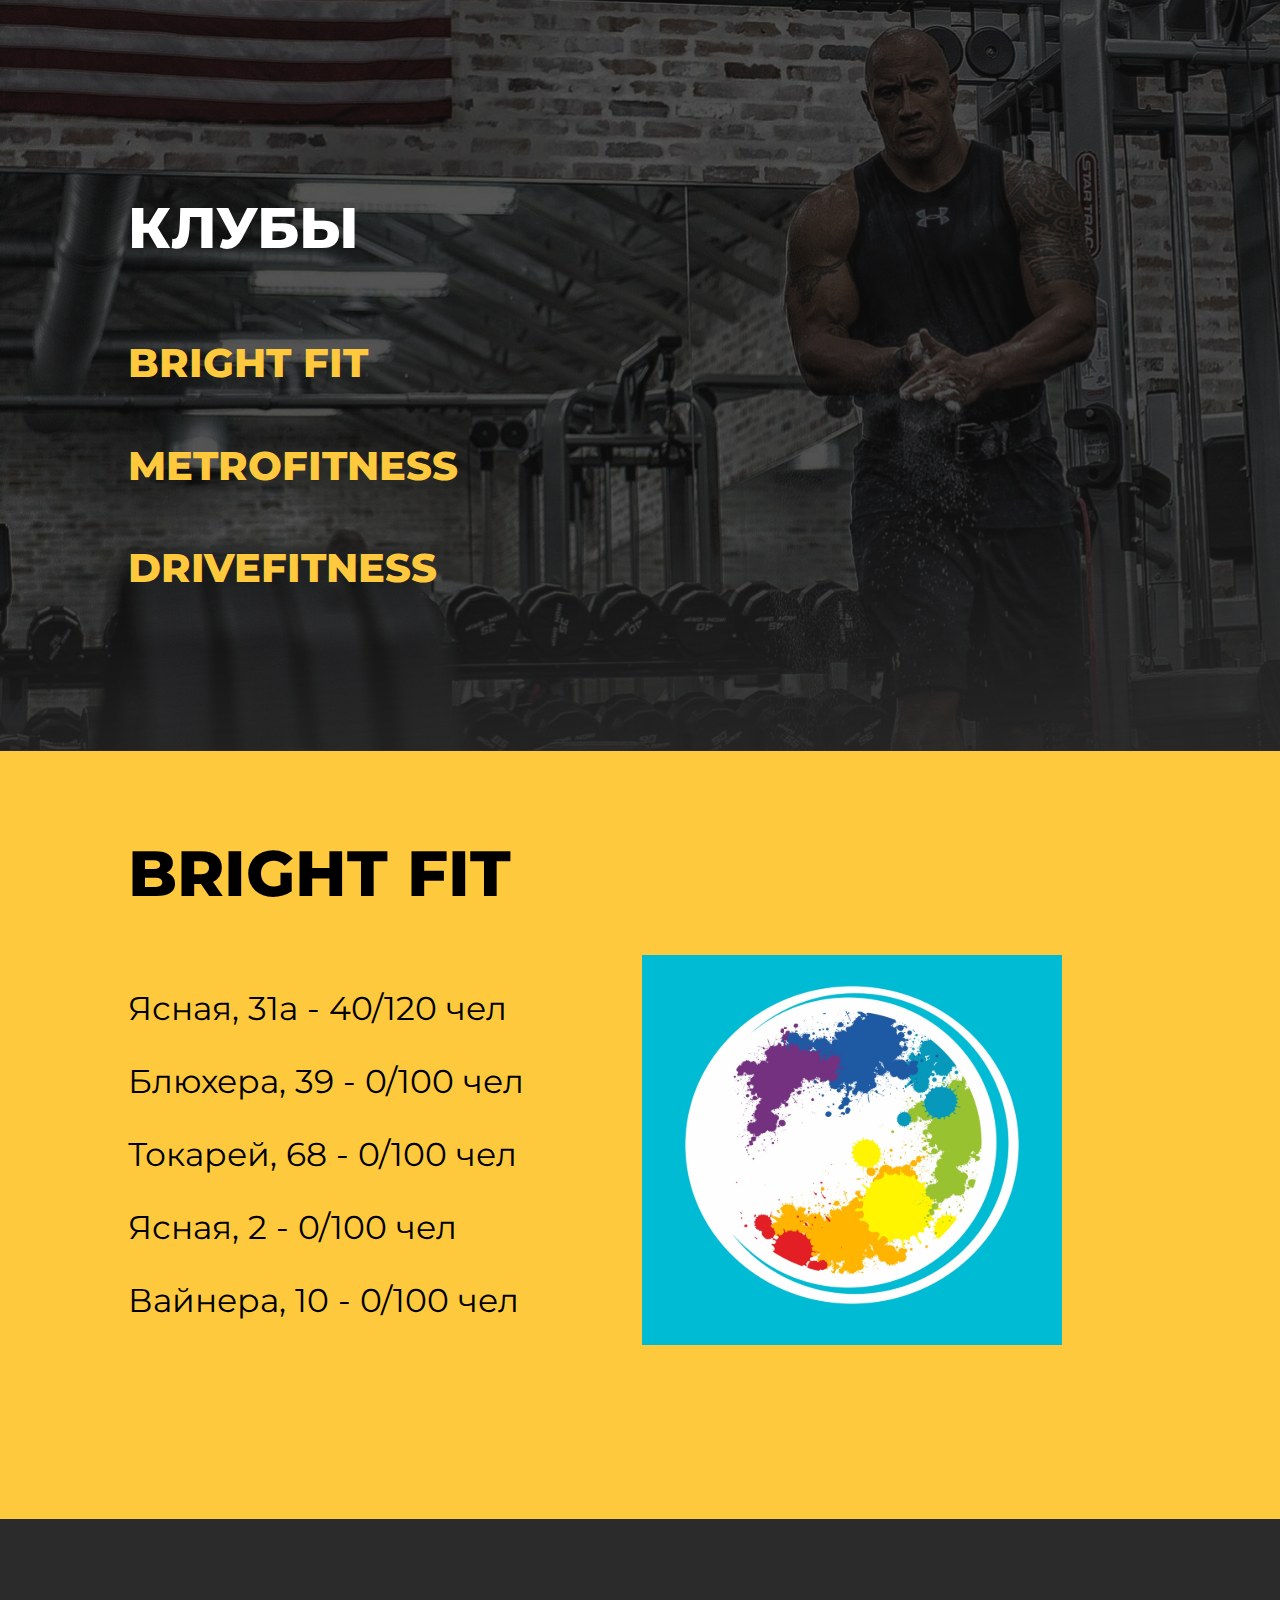
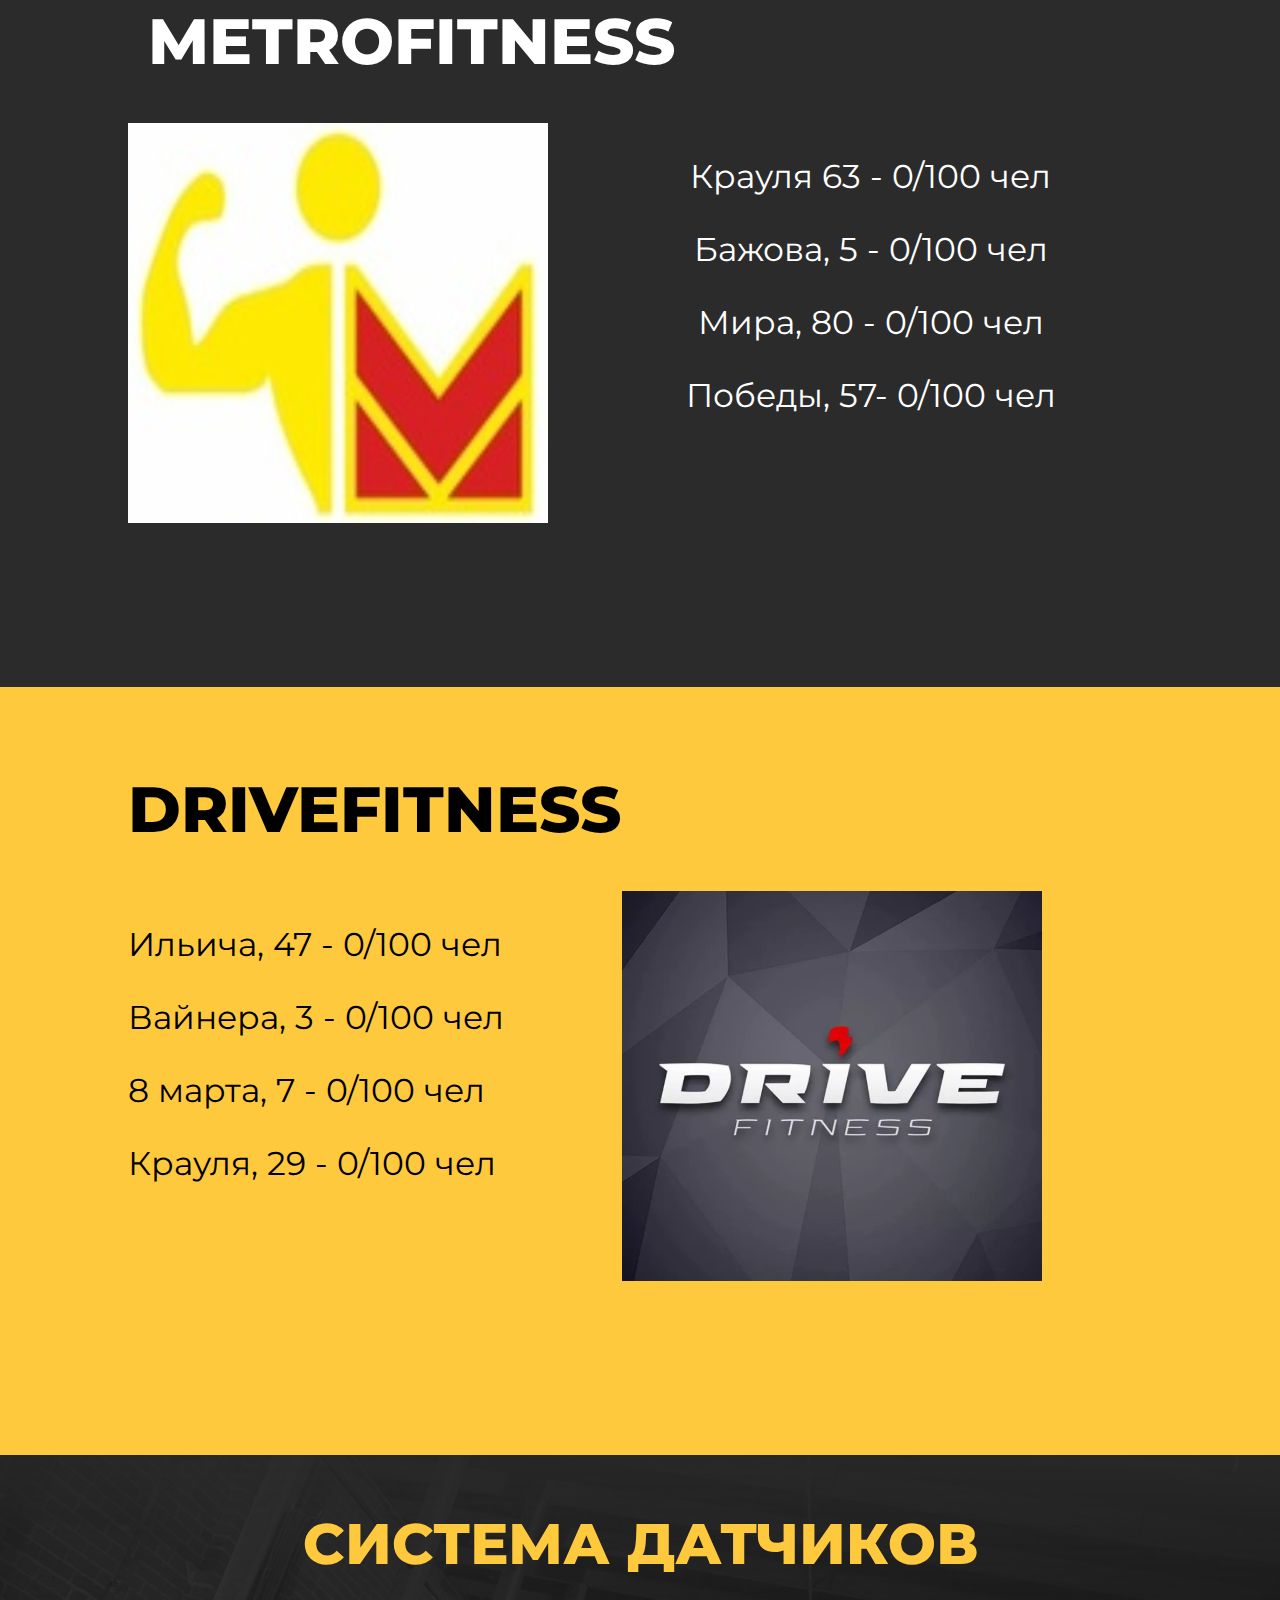
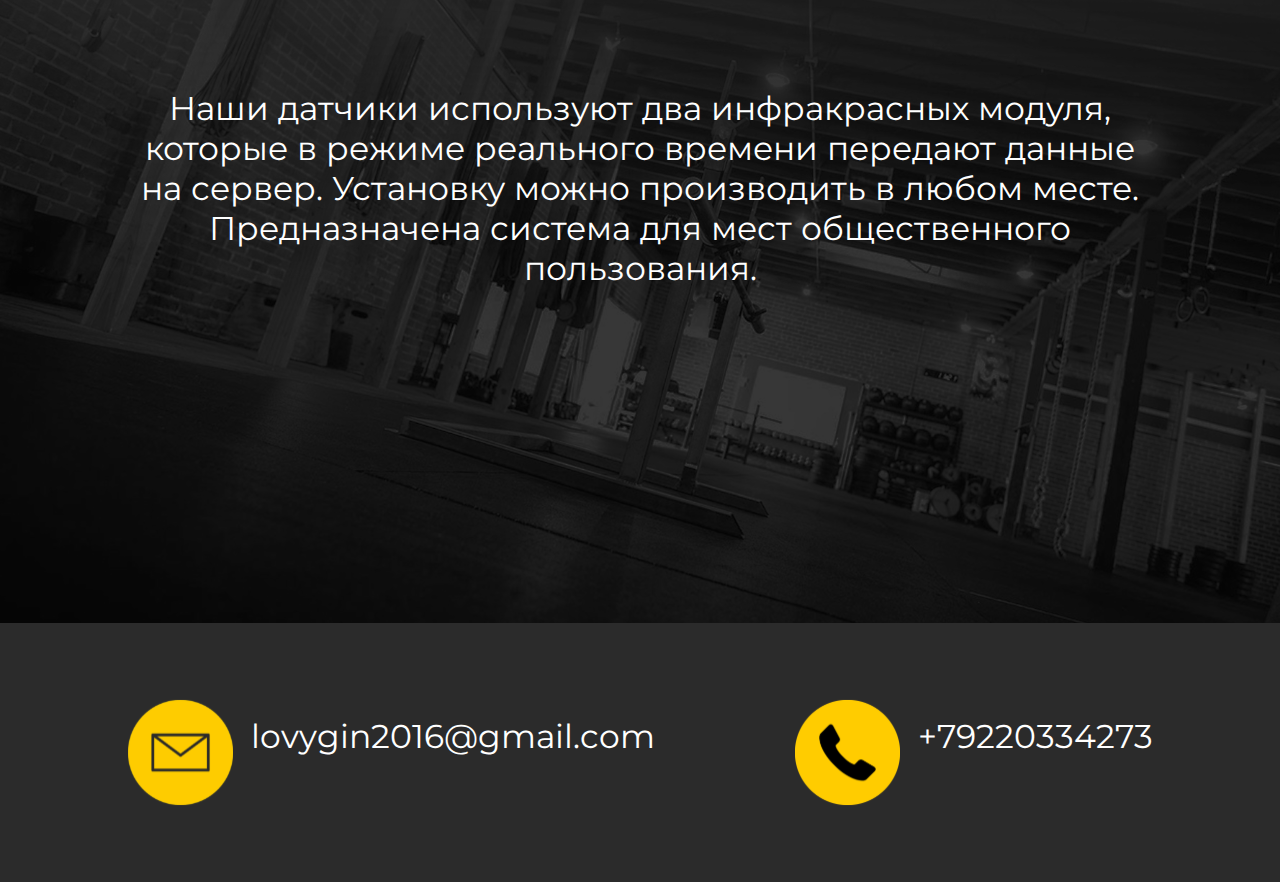
==== commit f30fe962: "Add files via upload" ====
--- a/index.html
+++ b/index.html
@@ -40,14 +40,14 @@
     <section class="about" id="servis">
         <div class="container">
             <h2 class="h2-zag">О СЕРВИСЕ</h2>
-            <p class="about-p">Наша команда предоставляет сервис по просмотру загруженности заведений
+            <h6 class="about-h6">Наша команда предоставляет сервис по просмотру загруженности заведений
                 спортивного отдыха, а также помогает в остлеживании статистики о посещаемости данных
                 заведений. Мы стараемся улучшить жизнь обычного пользователя, чтобы он мог грамотно
                 и максимально удобно для себя сформировать график тренировок и получил удовольствие
                 от посещения заведения спортивного отдыха. Для владельцев мы предоставляем возможность
                 просмотра, урегулирования потока посетителей и потенциал для новых идей по работе и развитию
                 своей компании.
-            </p>
+            </h6>
         </div>
     </section>
 
@@ -60,10 +60,10 @@
                         <h4><a href="#bright" class="club-link">BRIGHT FIT</a></h4>
                     </li>
                     <li class="club-item">
-                        <h4><a href="#drive" class="club-link">METROFITNESS</a></h4>
+                        <h4><a href="#metro" class="club-link">METROFITNESS</a></h4>
                     </li>
                     <li class="club-item">
-                        <h4><a href="#metro" class="club-link">DRIVEFITNESS</a></h4>
+                        <h4><a href="#drive" class="club-link">DRIVEFITNESS</a></h4>
                     </li>
                 </ul>
             </nav>
@@ -86,10 +86,10 @@
                                 <p><a href="#!" class="yellow-link">Токарей, 68 - 0/100 чел</a></p>
                             </li>
                             <li class="bright-item">
-                                <p><a href="#!" class="yellow-link">Краснолесья, 133 - 0/100 чел</a></p>
+                                <p><a href="#!" class="yellow-link">Ясная, 2 - 0/100 чел</a></p>
                             </li>
                             <li class="bright-item">
-                                <p><a href="#!" class="yellow-link">Стахановская, 34 - 0/100 чел</a></p>
+                                <p><a href="#!" class="yellow-link">Вайнера, 10 - 0/100 чел</a></p>
                             </li>
                         </ul>
                     </nav>
@@ -109,13 +109,13 @@
                                 <p><a href="#!" class="black-link">Крауля 63 - 0/100 чел</a></p>
                             </li>
                             <li class="metro-item">
-                                <p><a href="#!" class="black-link">Уральская, 61а - 0/100 чел</a></p>
+                                <p><a href="#!" class="black-link">Бажова, 5 - 0/100 чел</a></p>
                             </li>
                             <li class="metro-item">
-                                <p><a href="#!" class="black-link">Амундсена, 63 - 0/100 чел</a></p>
+                                <p><a href="#!" class="black-link">Мира, 80 - 0/100 чел</a></p>
                             </li>
                             <li class="metro-item">
-                                <p><a href="#!" class="black-link">Циолковского, 57- 0/100 чел</a></p>
+                                <p><a href="#!" class="black-link">Победы, 57- 0/100 чел</a></p>
                             </li>
                         </ul>
                     </nav>
@@ -133,13 +133,13 @@
                                 <p><a href="#!" class="yellow-link">Ильича, 47 - 0/100 чел</a></p>
                             </li>
                             <li class="drive-item">
-                                <p><a href="#!" class="yellow-link">Щербакова, 4 - 0/100 чел</a></p>
+                                <p><a href="#!" class="yellow-link">Вайнера, 3 - 0/100 чел</a></p>
                             </li>
                             <li class="drive-item">
-                                <p><a href="#!" class="yellow-link">Родонитовая, 4 - 0/100 чел</a></p>
+                                <p><a href="#!" class="yellow-link">8 марта, 7 - 0/100 чел</a></p>
                             </li>
                             <li class="drive-item">
-                                <p><a href="#!" class="yellow-link">Первомайская, 77 - 0/100 чел</a></p>
+                                <p><a href="#!" class="yellow-link">Крауля, 29 - 0/100 чел</a></p>
                             </li>
                         </ul>
                     </nav>
@@ -153,12 +153,11 @@
         <div class="container">
             <h2 class="h2-zag">СИСТЕМА ДАТЧИКОВ</h2>
             <div class="system-info">
-                <p class="system-info-text">
+                <h6 class="about-h6">
                     Наши датчики используют два инфракрасных модуля, которые в режиме реального времени передают
                     данные на сервер. Установку можно производить в любом месте. Предназначена система для мест
                     общественного пользования.
-                </p>
-                <img src="./img/system.svg" alt="Our system photo" class="system-img">
+                </h6>
             </div>
         </div>
     </section>
@@ -169,11 +168,11 @@
                 <ul class="foot-nav">
                     <li class="icon-text">
                         <img src="./img/mail.svg" alt="mail icon" class="foot-img">
-                        <p class="foot-text">lovygin2016@gmail.com</p>
+                        <h6 class="foot-text">lovygin2016@gmail.com</p>
                     </li>
                     <li class="icon-text">
                         <img src="./img/phone.svg" alt="phone icon" class="foot-img">
-                        <p class="foot-text">+79220334273</p>
+                        <h6 class="foot-text">+79220334273</p>
                     </li>
                 </ul>
             </nav>
--- a/css/style.css
+++ b/css/style.css
@@ -40,6 +40,11 @@
     font-weight: 400;
 }
 
+h6 {
+    font-family: 'Montserrat', sans-serif;
+    font-size: 33px; 
+    font-weight: 400;
+}
 
 h4 {
     font-family: 'Montserrat', sans-serif;
@@ -128,7 +133,7 @@
     margin: 0;
 }
 
-.about-p {
+.about-h6 {
     line-height: 40px;
     align-items: center;
     text-align: center;
@@ -209,18 +214,19 @@
     list-style-type: none;
     padding-left: 0;
     align-items: center; 
-    text-align: right;
+    text-align: center;
+    margin-left: 20px;
 }
 
 .black-zag {
-    padding-left: 48%;
     margin-top: 0;
     color: var(--white-color);
     padding-top: 83px;
+    margin-left: 20px;
 }
 
 .black-zn {
-    float: left;
+    float: initial;
     padding-right: 118px;
 }
 
@@ -276,8 +282,13 @@
     }
 
     p {
+        font-size: 30px; 
+    }
+
+    h6 {
         font-size: 16px; 
-    }
+    } 
+
     h4 {
         font-size: 33px;  
     }
@@ -321,7 +332,7 @@
         position: center;
     }
     .first-title {
-        line-height: 40px;
+        line-height: 30px;
         margin: 0;
         text-align: center;
         max-width: 310px;
@@ -336,15 +347,15 @@
     }
 
     .h2-zag {
-        line-height: 69px;
+        line-height: 40px;
         align-items: center;
         text-align: center;
         color: var(--accent-color);
-        padding-top: 54px;
+        padding-top: 100px;
         margin: 0;
     }
     
-    .about-p {
+    .about-h6 {
         position: absolute;
         align-items: center;
         text-align: center;
@@ -363,10 +374,16 @@
     .yellow-nav {
         list-style-type: none;
         padding-left: 0;
-        align-items: center; 
+        align-items: center;
+        min-width: 150px;
     }
     .yellow-zn {
         display: none;
+    }
+
+    .yellow-zag {
+        margin-top: 0;
+        padding-top: 110px;
     }
 
     .black-nav {
@@ -385,7 +402,7 @@
         padding-left: 0%;
         margin-top: 0;
         color: var(--white-color);
-        padding-top: 83px;
+        padding-top: 110px;
     }
     
     .adress-yellow {
@@ -408,4 +425,19 @@
         display: inline;
         padding-top: 50px;
     }
+
+    .foot-nav {
+        display: inline;
+        justify-content: space-between;
+        margin-top: 50px;
+    }
+
+    .icon-text {
+        display: initial;
+    }
+
+    .foot-img {
+        width:60px;
+        height:60px;
+    }
 }